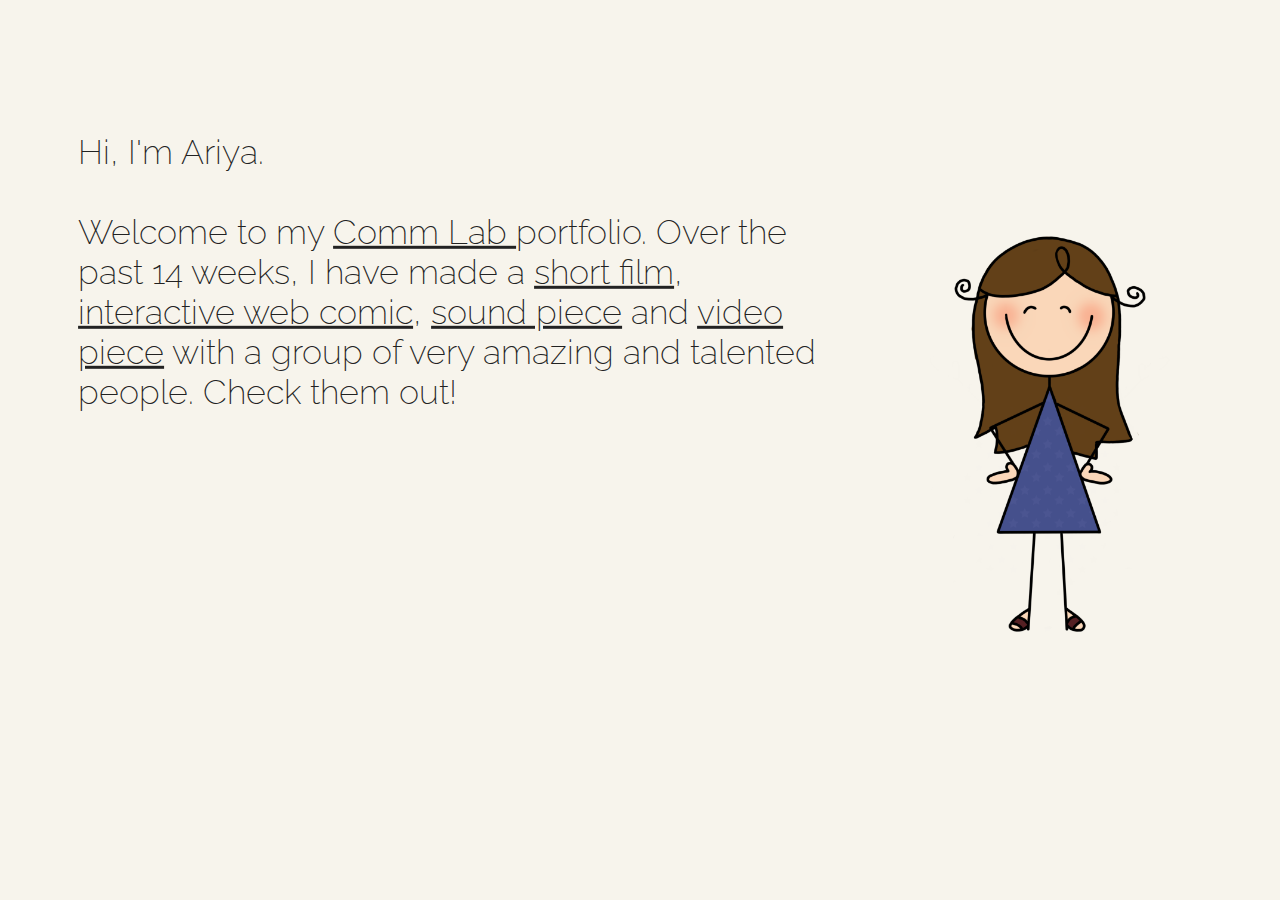
==== index.html @ 0d2da1c5 "Uploading files" ====
<!DOCTYPE html>
<html>
    <head>
        <title> Ariya Chaloemtoem </title>
        <link href='https://fonts.googleapis.com/css?family=Raleway' rel='stylesheet'>
        <link href="style.css" rel="stylesheet">   <!-- Loading the stylesheet -->
    </head>

    <body>
        <div id="page">
            <!-- Main object where the text is -->
            <div id="main_box">
                <p id="main_text">
                    Hi, I'm Ariya. <br> <br>    <!-- First line with line breaks to create space between this text and the next -->
                    
                    <!-- Chunk of text with hyperlinks to other pages -->
                    Welcome to my <a id="comm_lab" href="https://www.commlab.nyuadim.com/" target="_blank"> Comm Lab </a> portfolio. 
                    Over the past 14 weeks, I have made a 
                    <a id="yoda_link" href="30MFF.html" target="_blank">short film</a>, 
                    <a id="comix_link" href="https://kholajamshad.github.io/comix.html" target="_blank">interactive web comic</a>, 
                    <a id="sound_link" href="https://miki-debicki.github.io/ChildhoodStories/" target="_blank">sound piece</a> and 
                    <a id="video_link" href="https://kholajamshad.github.io/homecampus.html" target="_blank">video piece</a> with a group of very amazing and talented people. 
                    Check them out!
                </p>
            </div>

            <!-- Image object (changes upon hover on links) -->
            <img id="image" src="home_icon.png">
        </div>
    </body>
    <script src="script.js"></script>   <!-- Loading the JavaScript-->
</html>
---- style.css ----
/* Setting the main parameters for the html and body */
html, body {
    min-width: 960px;                                   /* limit minimum window size */
    margin: 0;                                          /* remove margins */
    height: 100%;                                       /* set height to fill the screen */
    font-family: Raleway;                               /* setting font family */
    background-color: rgb(247, 244, 236);             /* setting background color */
}

/* ID for page div */
#page {
    position: relative;                                 /* setting div position */
}

/* ID for main box div */
#main_box {
    position: absolute;                                 /* setting div absolute within the page div */
    width: 58%;                                         /* limiting width */
    padding: 10%;                                       /* add padding */
    transform: translate(-5%,-5%);                      /* transform to move div into position */
}

/* ID for main text in main box div */
#main_text {
    font-size: 34px;                                    /* setting an absolute font size (don't want it to shrink when rezising window) */
    font-weight: 200;                                   /* setting the weight of the font */
    color: rgb(34, 34, 34);                           /* setting the color of the font to very dark grey */
}

a {
    color: rgb(34, 34, 34);                           /* setting the color of all the links to very dark grey */
}

a:hover {
    cursor: pointer;                                    /* show pointer cursor upon hovering on links */
}

#image {
    position: relative;                                 /* set image position relative to main box with text */
    width: 28%;                                         /* set image size */
    transform: translate(233%,35%);                     /* transform image to move ineto position */
}
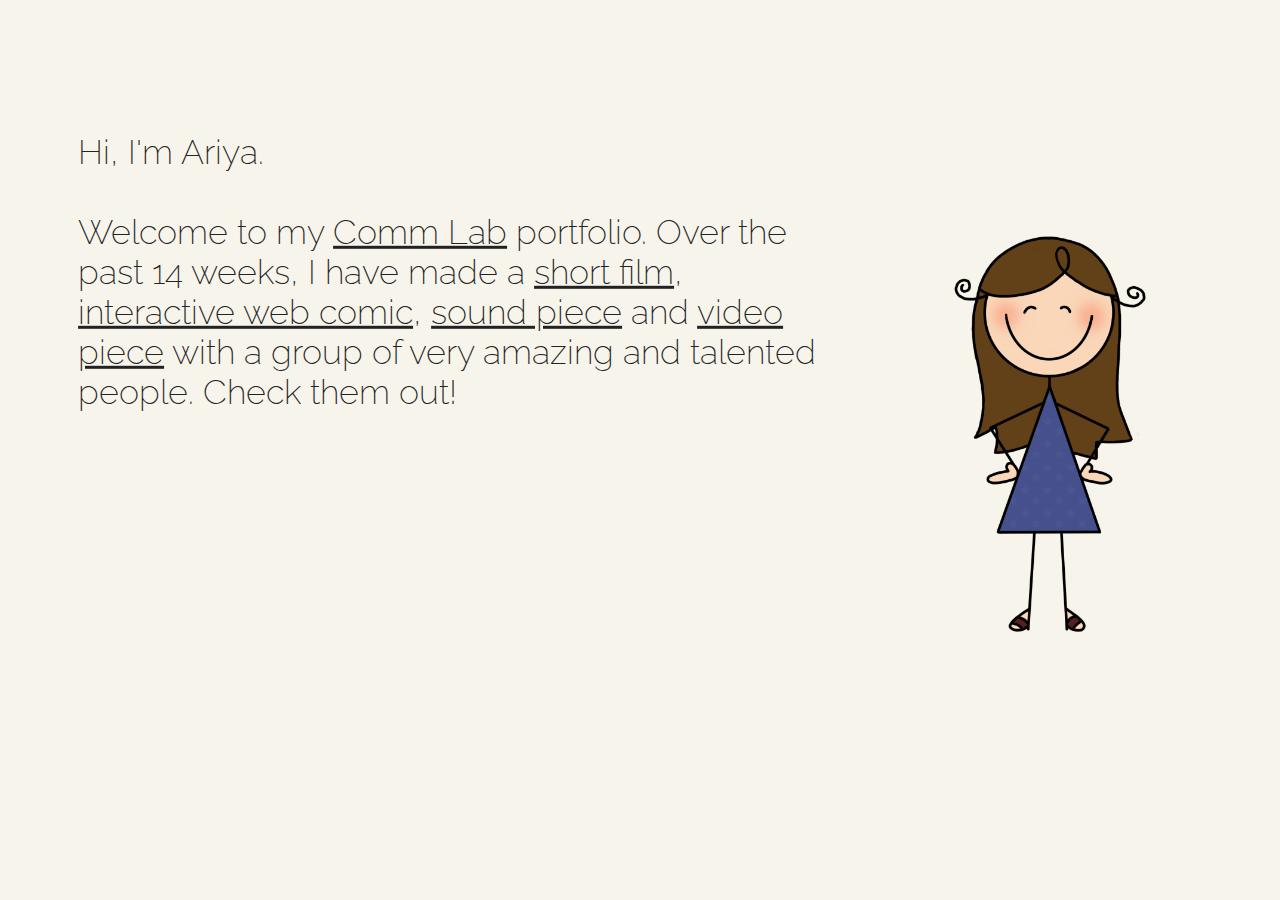
==== commit 1c8ea006: "Update index.html" ====
--- a/index.html
+++ b/index.html
@@ -14,7 +14,7 @@
                     Hi, I'm Ariya. <br> <br>    <!-- First line with line breaks to create space between this text and the next -->
                     
                     <!-- Chunk of text with hyperlinks to other pages -->
-                    Welcome to my <a id="comm_lab" href="https://www.commlab.nyuadim.com/" target="_blank"> Comm Lab </a> portfolio. 
+                    Welcome to my <a id="comm_lab" href="https://www.commlab.nyuadim.com/" target="_blank">Comm Lab</a> portfolio. 
                     Over the past 14 weeks, I have made a 
                     <a id="yoda_link" href="30MFF.html" target="_blank">short film</a>, 
                     <a id="comix_link" href="https://kholajamshad.github.io/comix.html" target="_blank">interactive web comic</a>, 
@@ -29,4 +29,4 @@
         </div>
     </body>
     <script src="script.js"></script>   <!-- Loading the JavaScript-->
-</html>+</html>
